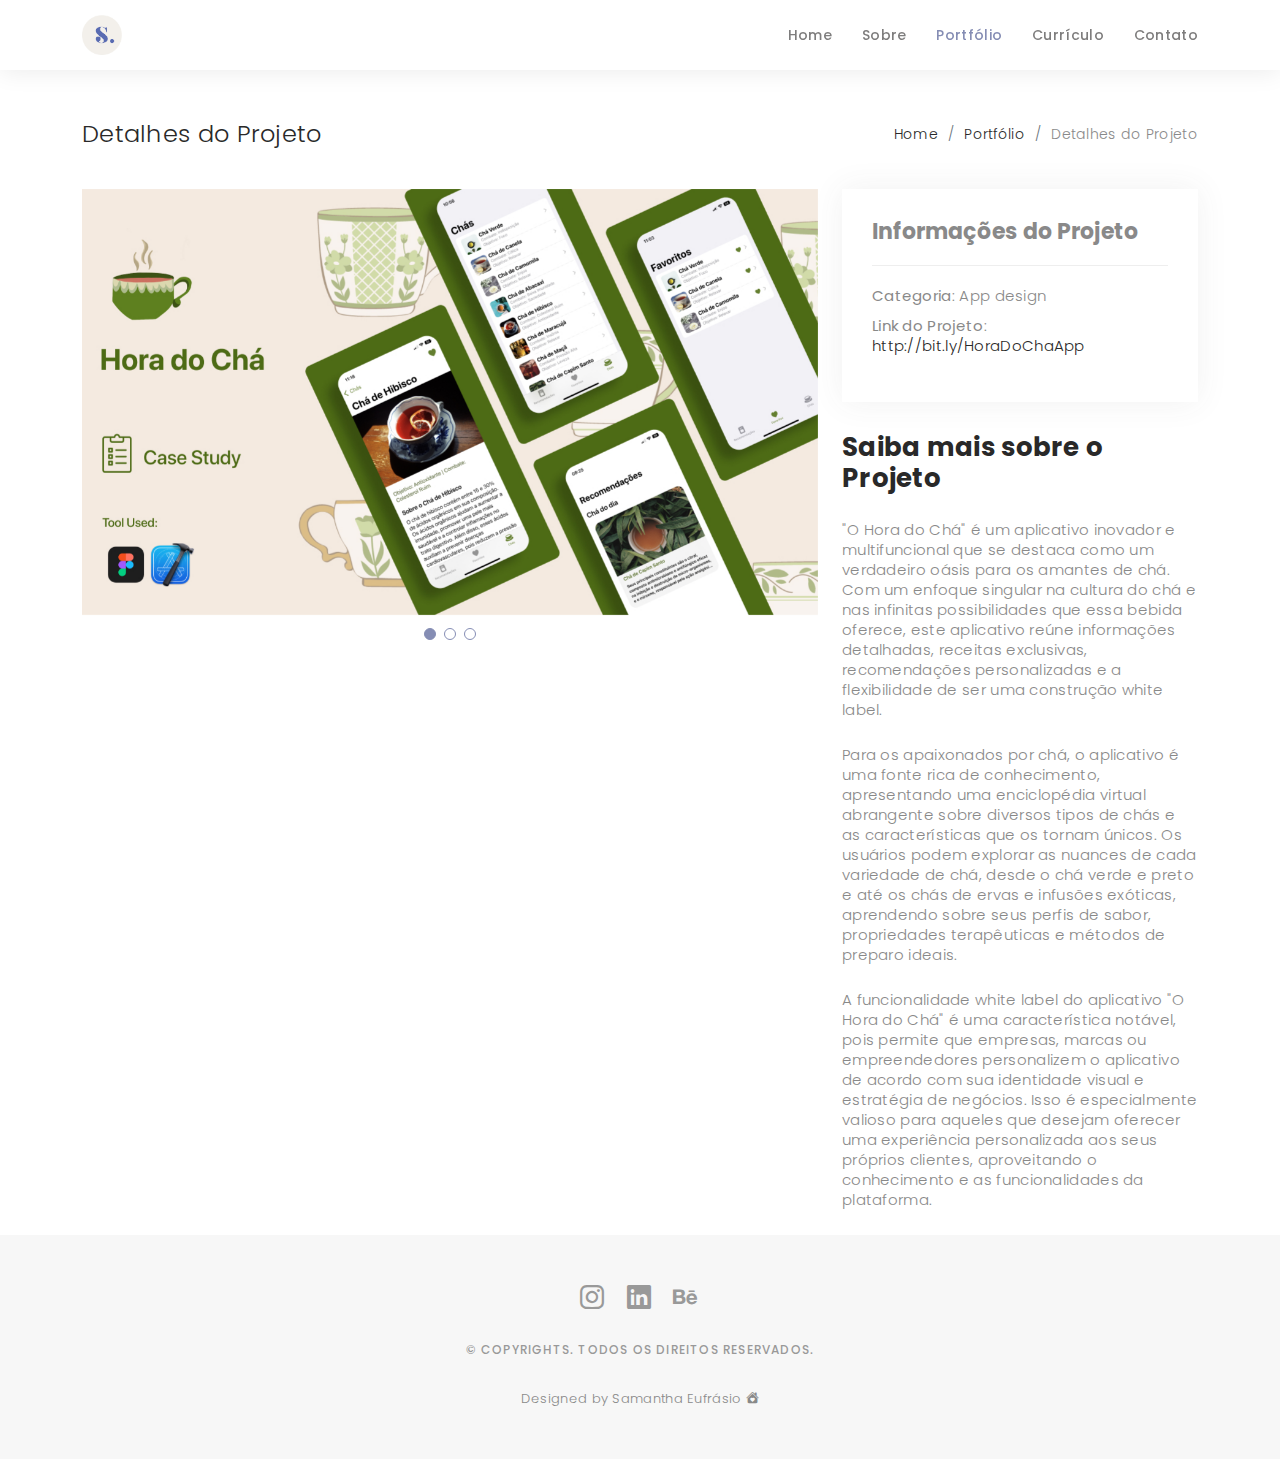
==== portfolio1-details.html @ 656e6726 "primeiro commit" ====
<!DOCTYPE html>
<html lang="pt-br">

<head>
  <meta charset="utf-8">
  <meta content="width=device-width, initial-scale=1.0" name="viewport">

  <title>Samantha Eufrásio | Portfólio</title>
  <meta content="" name="description">
  <meta content="" name="keywords">

  <!-- Favicons -->
  <link href="assets/img/favicon.png" rel="favicon">
  <link href="assets/img/apple-touch-icon.png" rel="apple-touch-icon">

  <!-- Google Fonts -->
  <link href="https://fonts.googleapis.com/css?family=Poppins:300,300i,400,400i,500,500i,600,600i,700,700i|Playfair+Display:400,400i,500,500i,600,600i,700,700i,900,900i" rel="stylesheet">

  <!-- Vendor CSS Files -->
  <link href="assets/vendor/bootstrap/css/bootstrap.min.css" rel="stylesheet">
  <link href="assets/vendor/bootstrap-icons/bootstrap-icons.css" rel="stylesheet">
  <link href="assets/vendor/boxicons/css/boxicons.min.css" rel="stylesheet">
  <link href="assets/vendor/glightbox/css/glightbox.min.css" rel="stylesheet">
  <link href="assets/vendor/swiper/swiper-bundle.min.css" rel="stylesheet">

  <!-- Template Main CSS File -->
  <link href="assets/css/style.css" rel="stylesheet">

  
</head>

<body>

  <!-- ======= Header ======= -->
  <header id="header" class="fixed-top header-inner-pages">
    <div class="container d-flex align-items-center justify-content-between">

      <a href="index.html" class="logo"><img src="assets/img/logo.png" alt="" class="img-fluid"></a>
      <!-- Uncomment below if you prefer to use an text logo -->
      <!-- <h1 class="logo"><a href="index.html">Folio</a></h1> -->

      <nav id="navbar" class="navbar">
        <ul>
          <li><a class="nav-link scrollto" href="index.html">Home</a></li>
          <li><a class="nav-link scrollto" href="index.html#about">Sobre</a></li>
          <li><a class="nav-link active scrollto" href="index.html#portfolio">Portfólio</a></li>
          <li><a class="nav-link scrollto" href="index.html#resume">Currículo</a></li>
          <li><a class="nav-link scrollto" href="index.html#contact">Contato</a></li>
        </ul>
        <i class="bi bi-list mobile-nav-toggle"></i>
      </nav><!-- .navbar -->

    </div>
  </header><!-- End Header -->

  <main id="main">

    <!-- ======= Breadcrumbs Section ======= -->
    <section class="breadcrumbs">
      <div class="container">

        <div class="d-flex justify-content-between align-items-center">
          <h2>Detalhes do Projeto</h2>
          <ol>
            <li><a href="index.html">Home</a></li>
            <li><a href="index.html#portifolio">Portfólio</a></li>
            <li>Detalhes do Projeto</li>
          </ol>
        </div>

      </div>
    </section><!-- Breadcrumbs Section -->

    <!-- ======= Portfolio Details Section ======= -->
    <section id="portfolio-details" class="portfolio-details">
      <div class="container">

        <div class="row gy-4">

          <div class="col-lg-8">
            <div class="portfolio-details-slider swiper">
              <div class="swiper-wrapper align-items-center">

                <div class="swiper-slide">
                  <img src="assets/img/portfolio/portifolio-details-1/portfolio-details-hdc-1.jpg" alt="">
                </div>

                <div class="swiper-slide">
                  <img src="assets/img/portfolio/portifolio-details-1/portfolio-details-hdc-2.jpg" alt="">
                </div>

                <div class="swiper-slide">
                  <img src="assets/img/portfolio/portifolio-details-1/portfolio-details-hdc-3.jpg" alt="">
                </div>

              </div>
              <div class="swiper-pagination"></div>
            </div>
          </div>

          <div class="col-lg-4">
            <div class="portfolio-info">
              <h3>Informações do Projeto</h3>
              <ul>
                <li><strong>Categoria</strong>: App design</li>
                <li><strong>Link do Projeto</strong>: <a href="#">http://bit.ly/HoraDoChaApp</a></li>
              </ul>
            </div>
            <div class="portfolio-description">
              <h2>Saiba mais sobre o Projeto</h2>
              <p>
              </p>"O Hora do Chá" é um aplicativo inovador e multifuncional que se destaca como um verdadeiro oásis para os amantes de chá. Com um enfoque singular na cultura do chá e nas infinitas possibilidades que essa bebida oferece, este aplicativo reúne informações detalhadas, receitas exclusivas, recomendações personalizadas e a flexibilidade de ser uma construção white label.</p>

              </p>Para os apaixonados por chá, o aplicativo é uma fonte rica de conhecimento, apresentando uma enciclopédia virtual abrangente sobre diversos tipos de chás e as características que os tornam únicos. Os usuários podem explorar as nuances de cada variedade de chá, desde o chá verde e preto e até os chás de ervas e infusões exóticas, aprendendo sobre seus perfis de sabor, propriedades terapêuticas e métodos de preparo ideais.</p>

              </p> A funcionalidade white label do aplicativo "O Hora do Chá" é uma característica notável, pois permite que empresas, marcas ou empreendedores personalizem o aplicativo de acordo com sua identidade visual e estratégia de negócios. Isso é especialmente valioso para aqueles que desejam oferecer uma experiência personalizada aos seus próprios clientes, aproveitando o conhecimento e as funcionalidades da plataforma.
              </p>
            </div>
          </div>

        </div>

      </div>
    </section><!-- End Portfolio Details Section -->

  </main><!-- End #main -->

  <!-- ======= Footer ======= -->
  <div id="footer" class="text-center">
    <div class="container">
      <div class="socials-media text-center">

        <ul class="list-unstyled">
          <li><a href="https://www.instagram.com/samanthaeufrasiomaquiadora/"><i class="bi bi-instagram"></i></a></li>
          <li><a href="https://www.linkedin.com/in/samanthaeufrasio/"><i class="bi bi-linkedin"></i></a></li>
          <li><a href="https://www.behance.net/samanthaeufrasio"><i class="bi bi-behance"></i></a></li>
        </ul>

      </div>

      <p>&copy; Copyrights. Todos os Direitos Reservados.</p>

      <div class="credits">
      Designed by Samantha Eufrásio <i class="bi bi-house-heart-fill"></i></a></a>
      </div>

    </div>
  </div><!-- End Footer -->

  <a href="#" class="back-to-top d-flex align-items-center justify-content-center"><i class="bi bi-arrow-up-short"></i></a>

  <!-- Vendor JS Files -->
  <script src="assets/vendor/bootstrap/js/bootstrap.bundle.min.js"></script>
  <script src="assets/vendor/glightbox/js/glightbox.min.js"></script>
  <script src="assets/vendor/isotope-layout/isotope.pkgd.min.js"></script>
  <script src="assets/vendor/swiper/swiper-bundle.min.js"></script>
  <script src="assets/vendor/typed.js/typed.umd.js"></script>
  <script src="assets/vendor/php-email-form/validate.js"></script>

  <!-- Template Main JS File -->
  <script src="assets/js/main.js"></script>

</body>

</html>
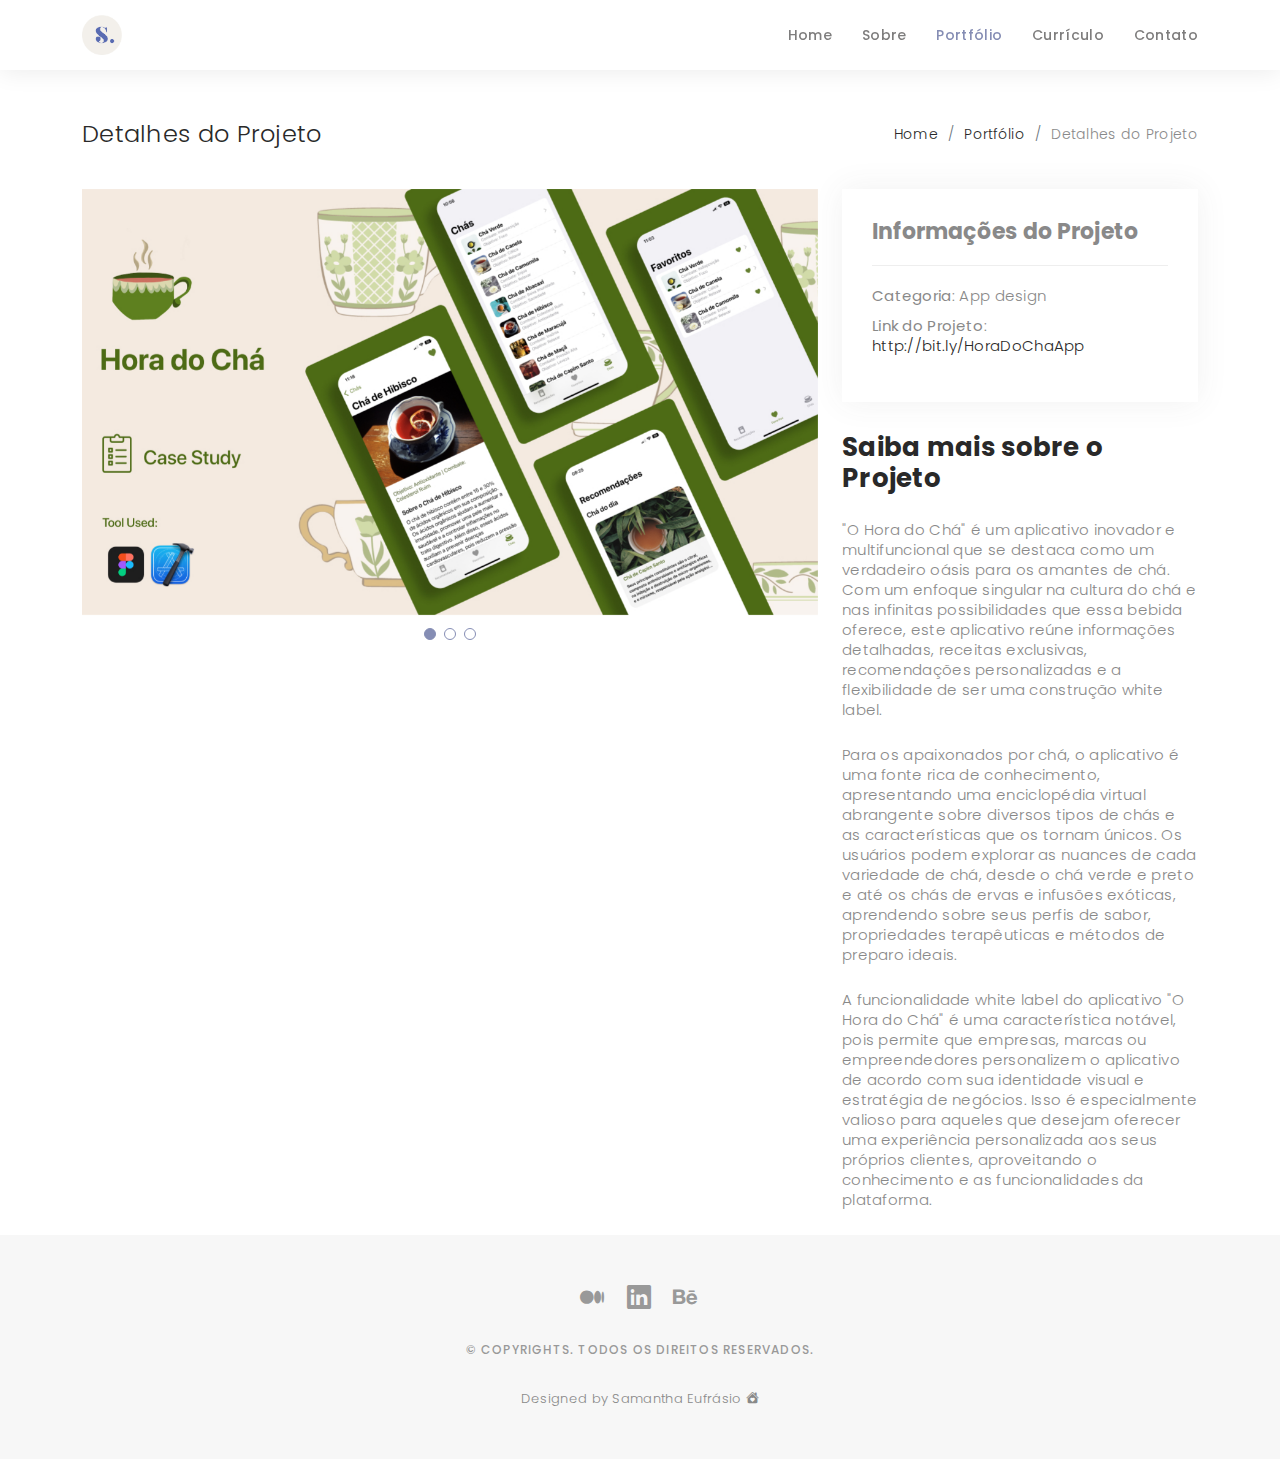
==== commit 305c4ce7: "💄feat: correção de links" ====
--- a/portfolio1-details.html
+++ b/portfolio1-details.html
@@ -131,7 +131,7 @@
       <div class="socials-media text-center">
 
         <ul class="list-unstyled">
-          <li><a href="https://www.instagram.com/samanthaeufrasiomaquiadora/"><i class="bi bi-instagram"></i></a></li>
+          <li><a href="https://medium.com/@samanthaeufrasio"><i class="bi bi-medium"></i></a></li>
           <li><a href="https://www.linkedin.com/in/samanthaeufrasio/"><i class="bi bi-linkedin"></i></a></li>
           <li><a href="https://www.behance.net/samanthaeufrasio"><i class="bi bi-behance"></i></a></li>
         </ul>
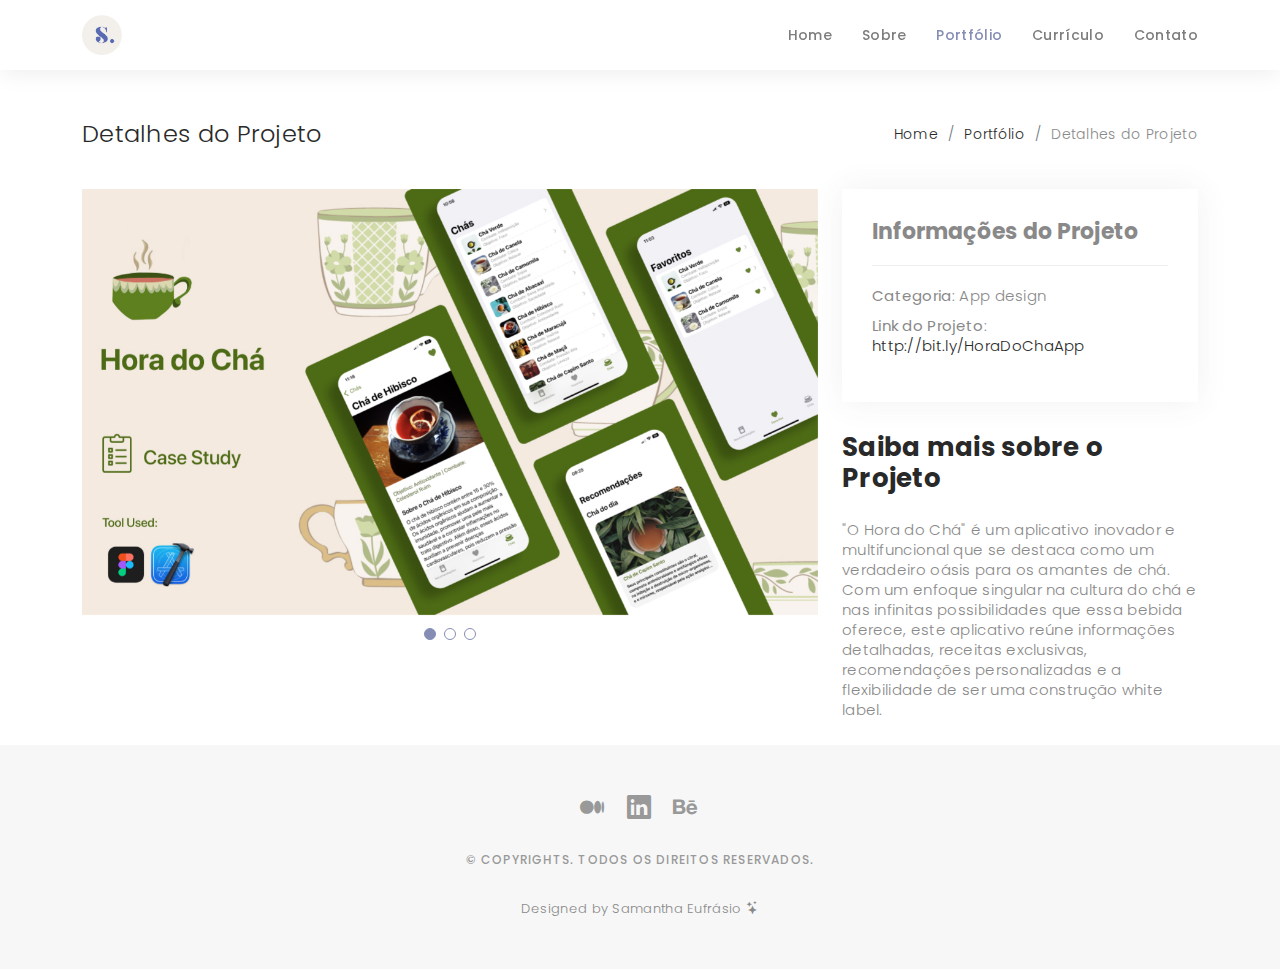
==== commit 303e59af: "💄feat: correção de imagens e portfólio" ====
--- a/portfolio1-details.html
+++ b/portfolio1-details.html
@@ -110,11 +110,7 @@
               <h2>Saiba mais sobre o Projeto</h2>
               <p>
               </p>"O Hora do Chá" é um aplicativo inovador e multifuncional que se destaca como um verdadeiro oásis para os amantes de chá. Com um enfoque singular na cultura do chá e nas infinitas possibilidades que essa bebida oferece, este aplicativo reúne informações detalhadas, receitas exclusivas, recomendações personalizadas e a flexibilidade de ser uma construção white label.</p>
-
-              </p>Para os apaixonados por chá, o aplicativo é uma fonte rica de conhecimento, apresentando uma enciclopédia virtual abrangente sobre diversos tipos de chás e as características que os tornam únicos. Os usuários podem explorar as nuances de cada variedade de chá, desde o chá verde e preto e até os chás de ervas e infusões exóticas, aprendendo sobre seus perfis de sabor, propriedades terapêuticas e métodos de preparo ideais.</p>
-
-              </p> A funcionalidade white label do aplicativo "O Hora do Chá" é uma característica notável, pois permite que empresas, marcas ou empreendedores personalizem o aplicativo de acordo com sua identidade visual e estratégia de negócios. Isso é especialmente valioso para aqueles que desejam oferecer uma experiência personalizada aos seus próprios clientes, aproveitando o conhecimento e as funcionalidades da plataforma.
-              </p>
+             
             </div>
           </div>
 
@@ -141,7 +137,7 @@
       <p>&copy; Copyrights. Todos os Direitos Reservados.</p>
 
       <div class="credits">
-      Designed by Samantha Eufrásio <i class="bi bi-house-heart-fill"></i></a></a>
+      Designed by Samantha Eufrásio <i class="bi bi-stars"></i></a></a>
       </div>
 
     </div>
